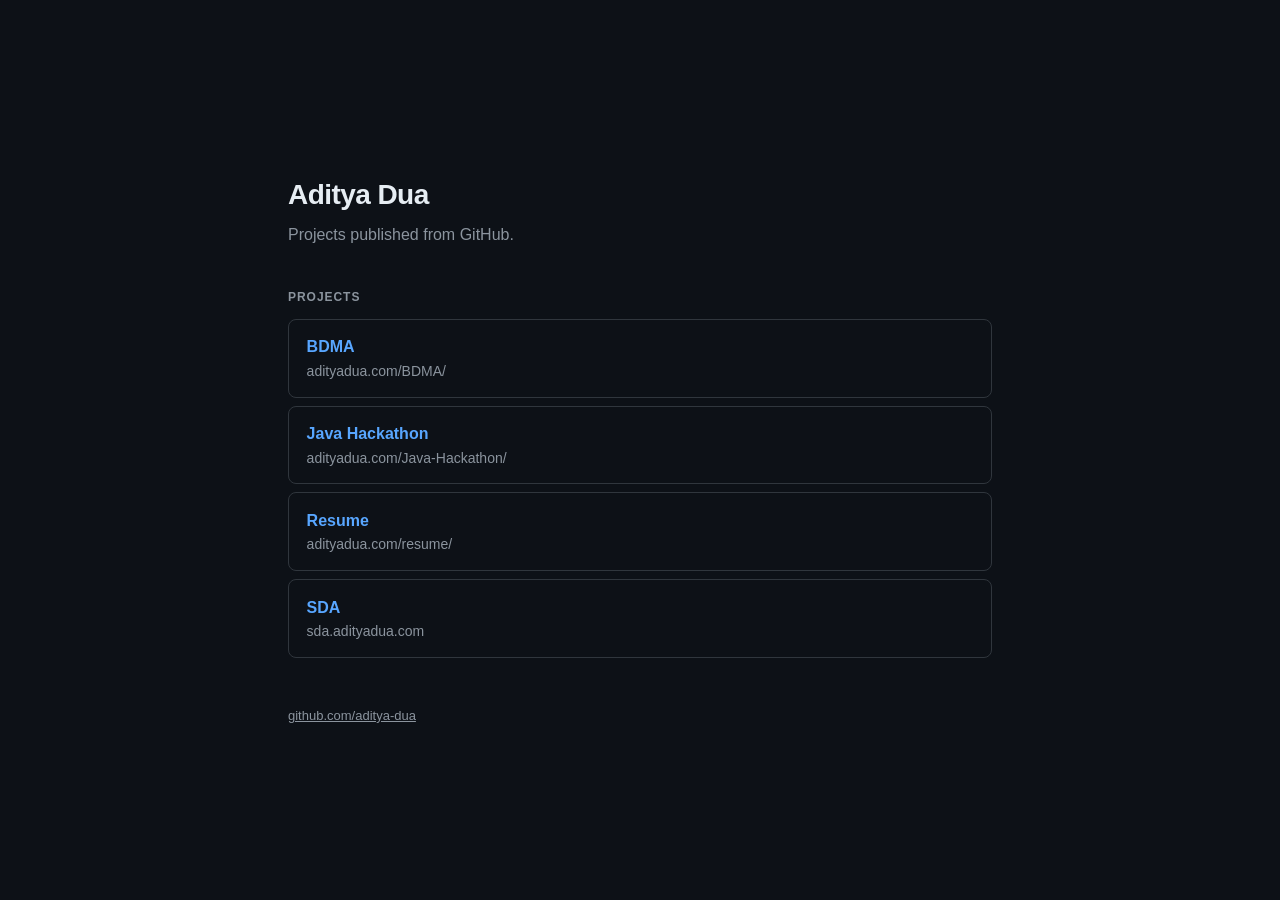
==== index.html @ 3d93a6eb "Add root site for adityadua.com Co-authored-by: Copilot App <223556219+Copilot@users.noreply.github." ====
<!DOCTYPE html>
<html lang="en">
<head>
<meta charset="utf-8">
<meta name="viewport" content="width=device-width, initial-scale=1">
<title>Aditya Dua</title>
<style>
  :root { color-scheme: light dark; }
  * { box-sizing: border-box; }
  body {
    margin: 0;
    min-height: 100vh;
    display: flex;
    align-items: center;
    justify-content: center;
    padding: 2rem;
    font: 16px/1.6 -apple-system, BlinkMacSystemFont, "Segoe UI", Helvetica, Arial, sans-serif;
    background: #0d1117;
    color: #e6edf3;
  }
  main { width: 100%; max-width: 44rem; }
  h1 { font-size: 1.75rem; margin: 0 0 .25rem; letter-spacing: -.02em; }
  .tag { color: #8b949e; margin: 0 0 2.5rem; }
  h2 {
    font-size: .75rem;
    text-transform: uppercase;
    letter-spacing: .08em;
    color: #8b949e;
    font-weight: 600;
    margin: 0 0 .75rem;
  }
  ul { list-style: none; margin: 0; padding: 0; display: grid; gap: .5rem; }
  a.card {
    display: block;
    padding: .9rem 1.1rem;
    border: 1px solid #30363d;
    border-radius: 8px;
    text-decoration: none;
    color: inherit;
    transition: border-color .15s, background .15s;
  }
  a.card:hover { border-color: #58a6ff; background: #161b22; }
  .name { font-weight: 600; color: #58a6ff; }
  .desc { display: block; color: #8b949e; font-size: .875rem; }
  footer { margin-top: 3rem; font-size: .8125rem; color: #6e7681; }
  footer a { color: #8b949e; }
</style>
</head>
<body>
<main>
  <h1>Aditya Dua</h1>
  <p class="tag">Projects published from GitHub.</p>

  <h2>Projects</h2>
  <ul>
    <li><a class="card" href="/BDMA/"><span class="name">BDMA</span><span class="desc">adityadua.com/BDMA/</span></a></li>
    <li><a class="card" href="/Java-Hackathon/"><span class="name">Java Hackathon</span><span class="desc">adityadua.com/Java-Hackathon/</span></a></li>
    <li><a class="card" href="/resume/"><span class="name">Resume</span><span class="desc">adityadua.com/resume/</span></a></li>
    <li><a class="card" href="https://sda.adityadua.com/"><span class="name">SDA</span><span class="desc">sda.adityadua.com</span></a></li>
  </ul>

  <footer>
    <a href="https://github.com/aditya-dua">github.com/aditya-dua</a>
  </footer>
</main>
</body>
</html>
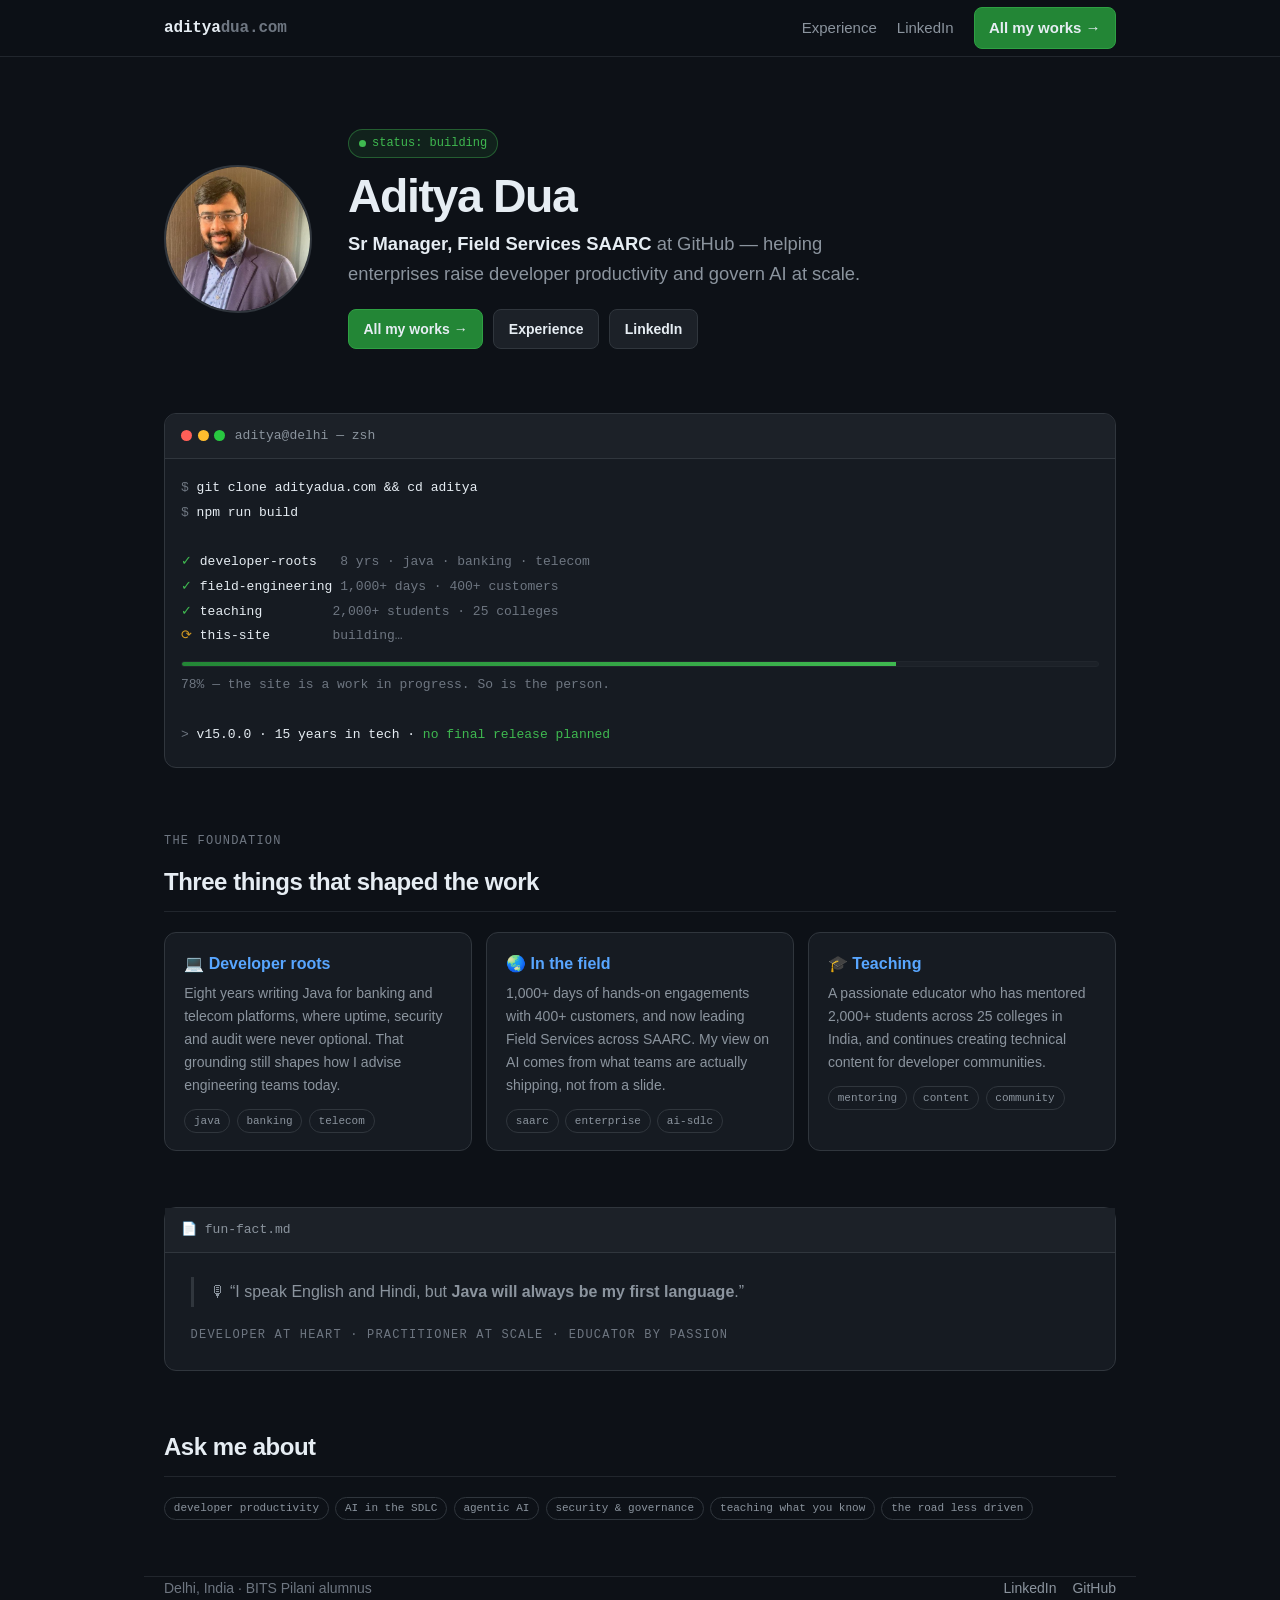
==== commit 30de2480: "Build personal brand site Hero with headshot, tagline and a build-in-progress panel; experience page" ====
--- a/index.html
+++ b/index.html
@@ -3,65 +3,148 @@
 <head>
 <meta charset="utf-8">
 <meta name="viewport" content="width=device-width, initial-scale=1">
-<title>Aditya Dua</title>
-<style>
-  :root { color-scheme: light dark; }
-  * { box-sizing: border-box; }
-  body {
-    margin: 0;
-    min-height: 100vh;
-    display: flex;
-    align-items: center;
-    justify-content: center;
-    padding: 2rem;
-    font: 16px/1.6 -apple-system, BlinkMacSystemFont, "Segoe UI", Helvetica, Arial, sans-serif;
-    background: #0d1117;
-    color: #e6edf3;
-  }
-  main { width: 100%; max-width: 44rem; }
-  h1 { font-size: 1.75rem; margin: 0 0 .25rem; letter-spacing: -.02em; }
-  .tag { color: #8b949e; margin: 0 0 2.5rem; }
-  h2 {
-    font-size: .75rem;
-    text-transform: uppercase;
-    letter-spacing: .08em;
-    color: #8b949e;
-    font-weight: 600;
-    margin: 0 0 .75rem;
-  }
-  ul { list-style: none; margin: 0; padding: 0; display: grid; gap: .5rem; }
-  a.card {
-    display: block;
-    padding: .9rem 1.1rem;
-    border: 1px solid #30363d;
-    border-radius: 8px;
-    text-decoration: none;
-    color: inherit;
-    transition: border-color .15s, background .15s;
-  }
-  a.card:hover { border-color: #58a6ff; background: #161b22; }
-  .name { font-weight: 600; color: #58a6ff; }
-  .desc { display: block; color: #8b949e; font-size: .875rem; }
-  footer { margin-top: 3rem; font-size: .8125rem; color: #6e7681; }
-  footer a { color: #8b949e; }
-</style>
+<title>Aditya Dua — Developer at heart, practitioner at scale</title>
+<meta name="description" content="Aditya Dua — Sr Manager, Field Services SAARC at GitHub. 15 years in tech, 8 of them writing Java. Helping enterprises raise developer productivity and govern AI at scale.">
+<link rel="canonical" href="https://adityadua.com/">
+<meta property="og:title" content="Aditya Dua — Developer at heart, practitioner at scale">
+<meta property="og:description" content="Sr Manager, Field Services SAARC at GitHub. Helping enterprises raise developer productivity and govern AI at scale.">
+<meta property="og:image" content="https://adityadua.com/assets/aditya.jpg">
+<meta property="og:url" content="https://adityadua.com/">
+<meta property="og:type" content="profile">
+<meta name="twitter:card" content="summary">
+<link rel="icon" href="assets/aditya.jpg">
+<link rel="stylesheet" href="styles.css">
 </head>
 <body>
-<main>
-  <h1>Aditya Dua</h1>
-  <p class="tag">Projects published from GitHub.</p>
 
-  <h2>Projects</h2>
-  <ul>
-    <li><a class="card" href="/BDMA/"><span class="name">BDMA</span><span class="desc">adityadua.com/BDMA/</span></a></li>
-    <li><a class="card" href="/Java-Hackathon/"><span class="name">Java Hackathon</span><span class="desc">adityadua.com/Java-Hackathon/</span></a></li>
-    <li><a class="card" href="/resume/"><span class="name">Resume</span><span class="desc">adityadua.com/resume/</span></a></li>
-    <li><a class="card" href="https://sda.adityadua.com/"><span class="name">SDA</span><span class="desc">sda.adityadua.com</span></a></li>
-  </ul>
+<nav class="nav">
+  <div class="wrap nav-inner">
+    <a class="brand" href="/">aditya<span>dua.com</span></a>
+    <div class="nav-links">
+      <a href="/experience.html">Experience</a>
+      <a class="hide-sm" href="https://www.linkedin.com/in/adityadua/" rel="me noopener" target="_blank">LinkedIn</a>
+      <a class="btn btn-primary" href="/works.html">All my works →</a>
+    </div>
+  </div>
+</nav>
 
-  <footer>
-    <a href="https://github.com/aditya-dua">github.com/aditya-dua</a>
-  </footer>
+<main class="wrap">
+
+  <header class="hero">
+    <img class="avatar" src="assets/aditya.jpg" alt="Aditya Dua" width="148" height="148">
+    <div>
+      <span class="pill"><i class="dot"></i> status: building</span>
+      <h1>Aditya Dua</h1>
+      <p class="tagline">
+        <strong>Sr Manager, Field Services SAARC</strong> at GitHub — helping enterprises
+        raise developer productivity and govern AI at scale.
+      </p>
+      <div class="hero-cta">
+        <a class="btn btn-primary" href="/works.html">All my works →</a>
+        <a class="btn" href="/experience.html">Experience</a>
+        <a class="btn" href="https://www.linkedin.com/in/adityadua/" rel="me noopener" target="_blank">LinkedIn</a>
+      </div>
+    </div>
+  </header>
+
+  <div class="build">
+    <div class="build-head">
+      <span class="lights"><i style="background:#ff5f57"></i><i style="background:#febc2e"></i><i style="background:#28c840"></i></span>
+      <span>aditya@delhi — zsh</span>
+    </div>
+    <div class="build-body">
+      <div><span class="mu">$</span> git clone adityadua.com &amp;&amp; cd aditya</div>
+      <div><span class="mu">$</span> npm run build</div>
+      <div>&nbsp;</div>
+      <div><span class="ok">✓</span> developer-roots &nbsp;&nbsp;<span class="mu">8 yrs · java · banking · telecom</span></div>
+      <div><span class="ok">✓</span> field-engineering <span class="mu">1,000+ days · 400+ customers</span></div>
+      <div><span class="ok">✓</span> teaching &nbsp;&nbsp;&nbsp;&nbsp;&nbsp;&nbsp;&nbsp;&nbsp;<span class="mu">2,000+ students · 25 colleges</span></div>
+      <div><span class="am">⟳</span> this-site &nbsp;&nbsp;&nbsp;&nbsp;&nbsp;&nbsp;&nbsp;<span class="mu">building…</span></div>
+      <div class="bar"><i></i></div>
+      <div class="mu">78% — the site is a work in progress. So is the person.</div>
+      <div>&nbsp;</div>
+      <div><span class="mu">&gt;</span> v15.0.0 · 15 years in tech · <span class="ok">no final release planned</span></div>
+    </div>
+  </div>
+
+  <section>
+    <p class="eyebrow">The foundation</p>
+    <h2 class="sec">Three things that shaped the work</h2>
+    <div class="grid">
+
+      <div class="card">
+        <h3>💻 Developer roots</h3>
+        <p>
+          Eight years writing Java for banking and telecom platforms, where uptime,
+          security and audit were never optional. That grounding still shapes how I
+          advise engineering teams today.
+        </p>
+        <div class="tags">
+          <span class="tag">java</span><span class="tag">banking</span><span class="tag">telecom</span>
+        </div>
+      </div>
+
+      <div class="card">
+        <h3>🌏 In the field</h3>
+        <p>
+          1,000+ days of hands-on engagements with 400+ customers, and now leading
+          Field Services across SAARC. My view on AI comes from what teams are
+          actually shipping, not from a slide.
+        </p>
+        <div class="tags">
+          <span class="tag">saarc</span><span class="tag">enterprise</span><span class="tag">ai-sdlc</span>
+        </div>
+      </div>
+
+      <div class="card">
+        <h3>🎓 Teaching</h3>
+        <p>
+          A passionate educator who has mentored 2,000+ students across 25 colleges
+          in India, and continues creating technical content for developer
+          communities.
+        </p>
+        <div class="tags">
+          <span class="tag">mentoring</span><span class="tag">content</span><span class="tag">community</span>
+        </div>
+      </div>
+
+    </div>
+  </section>
+
+  <section>
+    <div class="readme">
+      <div class="readme-head">📄 fun-fact.md</div>
+      <div class="readme-body">
+        <blockquote>
+          🎙 “I speak English and Hindi, but <strong>Java will always be my first language</strong>.”
+        </blockquote>
+        <p class="eyebrow" style="margin:0">
+          Developer at heart · Practitioner at scale · Educator by passion
+        </p>
+      </div>
+    </div>
+  </section>
+
+  <section>
+    <h2 class="sec">Ask me about</h2>
+    <div class="tags">
+      <span class="tag">developer productivity</span>
+      <span class="tag">AI in the SDLC</span>
+      <span class="tag">agentic AI</span>
+      <span class="tag">security &amp; governance</span>
+      <span class="tag">teaching what you know</span>
+      <span class="tag">the road less driven</span>
+    </div>
+  </section>
+
 </main>
+
+<footer class="wrap">
+  <span>Delhi, India · BITS Pilani alumnus</span>
+  <span class="spacer"></span>
+  <a href="https://www.linkedin.com/in/adityadua/" rel="me noopener" target="_blank">LinkedIn</a>
+  <a href="https://github.com/aditya-dua" rel="me noopener" target="_blank">GitHub</a>
+</footer>
+
 </body>
 </html>
--- a/styles.css
+++ b/styles.css
@@ -0,0 +1,353 @@
+:root {
+  --bg: #0d1117;
+  --surface: #161b22;
+  --surface-2: #1c2128;
+  --border: #30363d;
+  --border-soft: #21262d;
+  --text: #e6edf3;
+  --muted: #8b949e;
+  --dim: #6e7681;
+  --accent: #58a6ff;
+  --green: #3fb950;
+  --mongo: #00ed64;
+  --amber: #d29922;
+  --radius: 12px;
+  --mono: ui-monospace, SFMono-Regular, "SF Mono", Menlo, Consolas, monospace;
+  --sans: -apple-system, BlinkMacSystemFont, "Segoe UI", Helvetica, Arial, sans-serif;
+}
+
+* { box-sizing: border-box; }
+
+html { scroll-behavior: smooth; }
+
+body {
+  margin: 0;
+  background: var(--bg);
+  color: var(--text);
+  font: 16px/1.65 var(--sans);
+  -webkit-font-smoothing: antialiased;
+}
+
+a { color: var(--accent); }
+
+.wrap {
+  width: 100%;
+  max-width: 62rem;
+  margin: 0 auto;
+  padding: 0 1.25rem;
+}
+
+/* ---------- nav ---------- */
+.nav {
+  position: sticky;
+  top: 0;
+  z-index: 50;
+  background: rgba(13, 17, 23, .85);
+  backdrop-filter: blur(10px);
+  border-bottom: 1px solid var(--border-soft);
+}
+.nav-inner {
+  display: flex;
+  align-items: center;
+  gap: 1.25rem;
+  height: 56px;
+}
+.brand {
+  font-family: var(--mono);
+  font-weight: 600;
+  color: var(--text);
+  text-decoration: none;
+  letter-spacing: -.01em;
+}
+.brand span { color: var(--dim); }
+.nav-links {
+  display: flex;
+  gap: 1.25rem;
+  margin-left: auto;
+  align-items: center;
+}
+.nav-links a {
+  color: var(--muted);
+  text-decoration: none;
+  font-size: .9375rem;
+}
+.nav-links a:hover { color: var(--text); }
+.nav-links a[aria-current="page"] { color: var(--text); font-weight: 600; }
+
+.btn {
+  display: inline-flex;
+  align-items: center;
+  gap: .5rem;
+  padding: .45rem .9rem;
+  border: 1px solid var(--border);
+  border-radius: 8px;
+  background: var(--surface-2);
+  color: var(--text) !important;
+  text-decoration: none;
+  font-size: .875rem;
+  font-weight: 600;
+  white-space: nowrap;
+  transition: border-color .15s, background .15s, transform .15s;
+}
+.btn:hover {
+  border-color: var(--accent);
+  background: #22272e;
+  transform: translateY(-1px);
+}
+.btn-primary {
+  background: #238636;
+  border-color: #2ea043;
+}
+.btn-primary:hover { background: #2ea043; border-color: #3fb950; }
+
+/* ---------- hero ---------- */
+.hero {
+  padding: 4.5rem 0 3rem;
+  display: grid;
+  grid-template-columns: auto 1fr;
+  gap: 2.25rem;
+  align-items: center;
+}
+.avatar {
+  width: 148px;
+  height: 148px;
+  border-radius: 50%;
+  border: 2px solid var(--border);
+  object-fit: cover;
+  background: var(--surface);
+}
+.hero h1 {
+  font-size: clamp(2rem, 5vw, 2.9rem);
+  line-height: 1.1;
+  letter-spacing: -.03em;
+  margin: 0 0 .4rem;
+}
+.tagline {
+  font-size: 1.15rem;
+  color: var(--muted);
+  margin: 0 0 1.25rem;
+  max-width: 34rem;
+}
+.tagline strong { color: var(--text); font-weight: 600; }
+.hero-cta { display: flex; gap: .65rem; flex-wrap: wrap; }
+
+.pill {
+  display: inline-flex;
+  align-items: center;
+  gap: .4rem;
+  font-family: var(--mono);
+  font-size: .75rem;
+  color: var(--green);
+  border: 1px solid rgba(63, 185, 80, .4);
+  background: rgba(63, 185, 80, .1);
+  padding: .2rem .6rem;
+  border-radius: 999px;
+  margin-bottom: .85rem;
+}
+.dot {
+  width: 7px; height: 7px;
+  border-radius: 50%;
+  background: var(--green);
+  animation: pulse 2s ease-in-out infinite;
+}
+@keyframes pulse { 0%,100% { opacity: 1; } 50% { opacity: .3; } }
+
+/* ---------- build panel ---------- */
+.build {
+  border: 1px solid var(--border);
+  border-radius: var(--radius);
+  background: var(--surface);
+  overflow: hidden;
+  margin: 1rem 0 4rem;
+}
+.build-head {
+  display: flex;
+  align-items: center;
+  gap: .6rem;
+  padding: .7rem 1rem;
+  border-bottom: 1px solid var(--border);
+  background: var(--surface-2);
+  font-family: var(--mono);
+  font-size: .8125rem;
+  color: var(--muted);
+}
+.lights { display: flex; gap: .35rem; }
+.lights i { width: 11px; height: 11px; border-radius: 50%; display: block; }
+.build-body {
+  padding: 1.1rem 1rem 1.25rem;
+  font-family: var(--mono);
+  font-size: .8125rem;
+  line-height: 1.9;
+}
+.build-body .ok { color: var(--green); }
+.build-body .am { color: var(--amber); }
+.build-body .mu { color: var(--dim); }
+.bar {
+  height: 6px;
+  border-radius: 999px;
+  background: var(--surface-2);
+  overflow: hidden;
+  margin: .75rem 0 .4rem;
+  border: 1px solid var(--border-soft);
+}
+.bar i {
+  display: block;
+  height: 100%;
+  width: 0;
+  background: linear-gradient(90deg, #238636, var(--green));
+  animation: fill 2.2s cubic-bezier(.22,1,.36,1) forwards;
+}
+@keyframes fill { to { width: 78%; } }
+
+/* ---------- sections ---------- */
+section { padding: 0 0 3.5rem; }
+.eyebrow {
+  font-family: var(--mono);
+  font-size: .75rem;
+  text-transform: uppercase;
+  letter-spacing: .1em;
+  color: var(--dim);
+  margin: 0 0 .6rem;
+}
+h2.sec {
+  font-size: 1.5rem;
+  letter-spacing: -.02em;
+  margin: 0 0 1.25rem;
+  padding-bottom: .6rem;
+  border-bottom: 1px solid var(--border-soft);
+}
+
+/* ---------- github-style prose ---------- */
+.readme {
+  border: 1px solid var(--border);
+  border-radius: var(--radius);
+  background: var(--surface);
+}
+.readme-head {
+  display: flex;
+  align-items: center;
+  gap: .5rem;
+  padding: .7rem 1rem;
+  border-bottom: 1px solid var(--border);
+  background: var(--surface-2);
+  font-family: var(--mono);
+  font-size: .8125rem;
+  color: var(--muted);
+}
+.readme-body { padding: 1.5rem 1.6rem; }
+.readme-body > :first-child { margin-top: 0; }
+.readme-body > :last-child { margin-bottom: 0; }
+.readme-body h3 {
+  font-size: 1.15rem;
+  margin: 1.8rem 0 .6rem;
+  padding-bottom: .35rem;
+  border-bottom: 1px solid var(--border-soft);
+}
+.readme-body p { margin: 0 0 1rem; }
+.readme-body code {
+  font-family: var(--mono);
+  font-size: .85em;
+  background: var(--surface-2);
+  border: 1px solid var(--border-soft);
+  padding: .12em .4em;
+  border-radius: 5px;
+}
+.readme-body blockquote {
+  margin: 1.2rem 0;
+  padding: .1rem 0 .1rem 1rem;
+  border-left: 3px solid var(--border);
+  color: var(--muted);
+}
+.readme-body ul { margin: 0 0 1rem; padding-left: 1.25rem; }
+.readme-body li { margin: .3rem 0; }
+
+/* ---------- mongo docs ---------- */
+.shell {
+  border: 1px solid var(--border);
+  border-radius: var(--radius);
+  background: var(--surface);
+  overflow: hidden;
+}
+.shell-head {
+  display: flex;
+  align-items: center;
+  gap: .55rem;
+  padding: .7rem 1rem;
+  border-bottom: 1px solid var(--border);
+  background: var(--surface-2);
+  font-family: var(--mono);
+  font-size: .8125rem;
+  color: var(--muted);
+}
+.leaf { color: var(--mongo); font-weight: 700; }
+.shell-body {
+  padding: 1.1rem 1.2rem 1.4rem;
+  font-family: var(--mono);
+  font-size: .82rem;
+  line-height: 1.75;
+  overflow-x: auto;
+}
+.prompt { color: var(--mongo); }
+.query { color: var(--text); display: block; margin-bottom: .9rem; word-break: break-word; }
+.doc { margin: 0 0 1rem; white-space: pre; }
+.doc:last-child { margin-bottom: 0; }
+.k { color: #79c0ff; }
+.s { color: #a5d6ff; }
+.n { color: #f0883e; }
+.b { color: #ff7b72; }
+.o { color: var(--mongo); }
+.c { color: var(--dim); font-style: italic; }
+.meta { color: var(--dim); margin-top: .9rem; display: block; }
+
+/* ---------- work cards ---------- */
+.grid { display: grid; gap: .85rem; grid-template-columns: repeat(auto-fill, minmax(17rem, 1fr)); }
+.card {
+  display: block;
+  padding: 1.1rem 1.2rem;
+  border: 1px solid var(--border);
+  border-radius: var(--radius);
+  background: var(--surface);
+  text-decoration: none;
+  color: inherit;
+  transition: border-color .15s, transform .15s, background .15s;
+}
+.card:hover { border-color: var(--accent); transform: translateY(-2px); background: var(--surface-2); }
+.card h3 { margin: 0 0 .3rem; font-size: 1rem; color: var(--accent); }
+.card p { margin: 0 0 .75rem; color: var(--muted); font-size: .875rem; }
+.card .url { font-family: var(--mono); font-size: .75rem; color: var(--dim); }
+.tags { display: flex; gap: .4rem; flex-wrap: wrap; margin-top: .6rem; }
+.tag {
+  font-family: var(--mono);
+  font-size: .6875rem;
+  color: var(--muted);
+  border: 1px solid var(--border);
+  border-radius: 999px;
+  padding: .1rem .55rem;
+}
+
+/* ---------- footer ---------- */
+footer {
+  border-top: 1px solid var(--border-soft);
+  padding: 2rem 0 3rem;
+  color: var(--dim);
+  font-size: .875rem;
+  display: flex;
+  gap: 1rem;
+  flex-wrap: wrap;
+  align-items: center;
+}
+footer a { color: var(--muted); text-decoration: none; }
+footer a:hover { color: var(--accent); }
+footer .spacer { margin-left: auto; }
+
+@media (max-width: 640px) {
+  .hero { grid-template-columns: 1fr; gap: 1.5rem; padding: 2.5rem 0 2rem; text-align: left; }
+  .avatar { width: 104px; height: 104px; }
+  .nav-links { gap: .9rem; }
+  .nav-links .hide-sm { display: none; }
+}
+
+@media (prefers-reduced-motion: reduce) {
+  * { animation: none !important; transition: none !important; }
+  .bar i { width: 78%; }
+}
